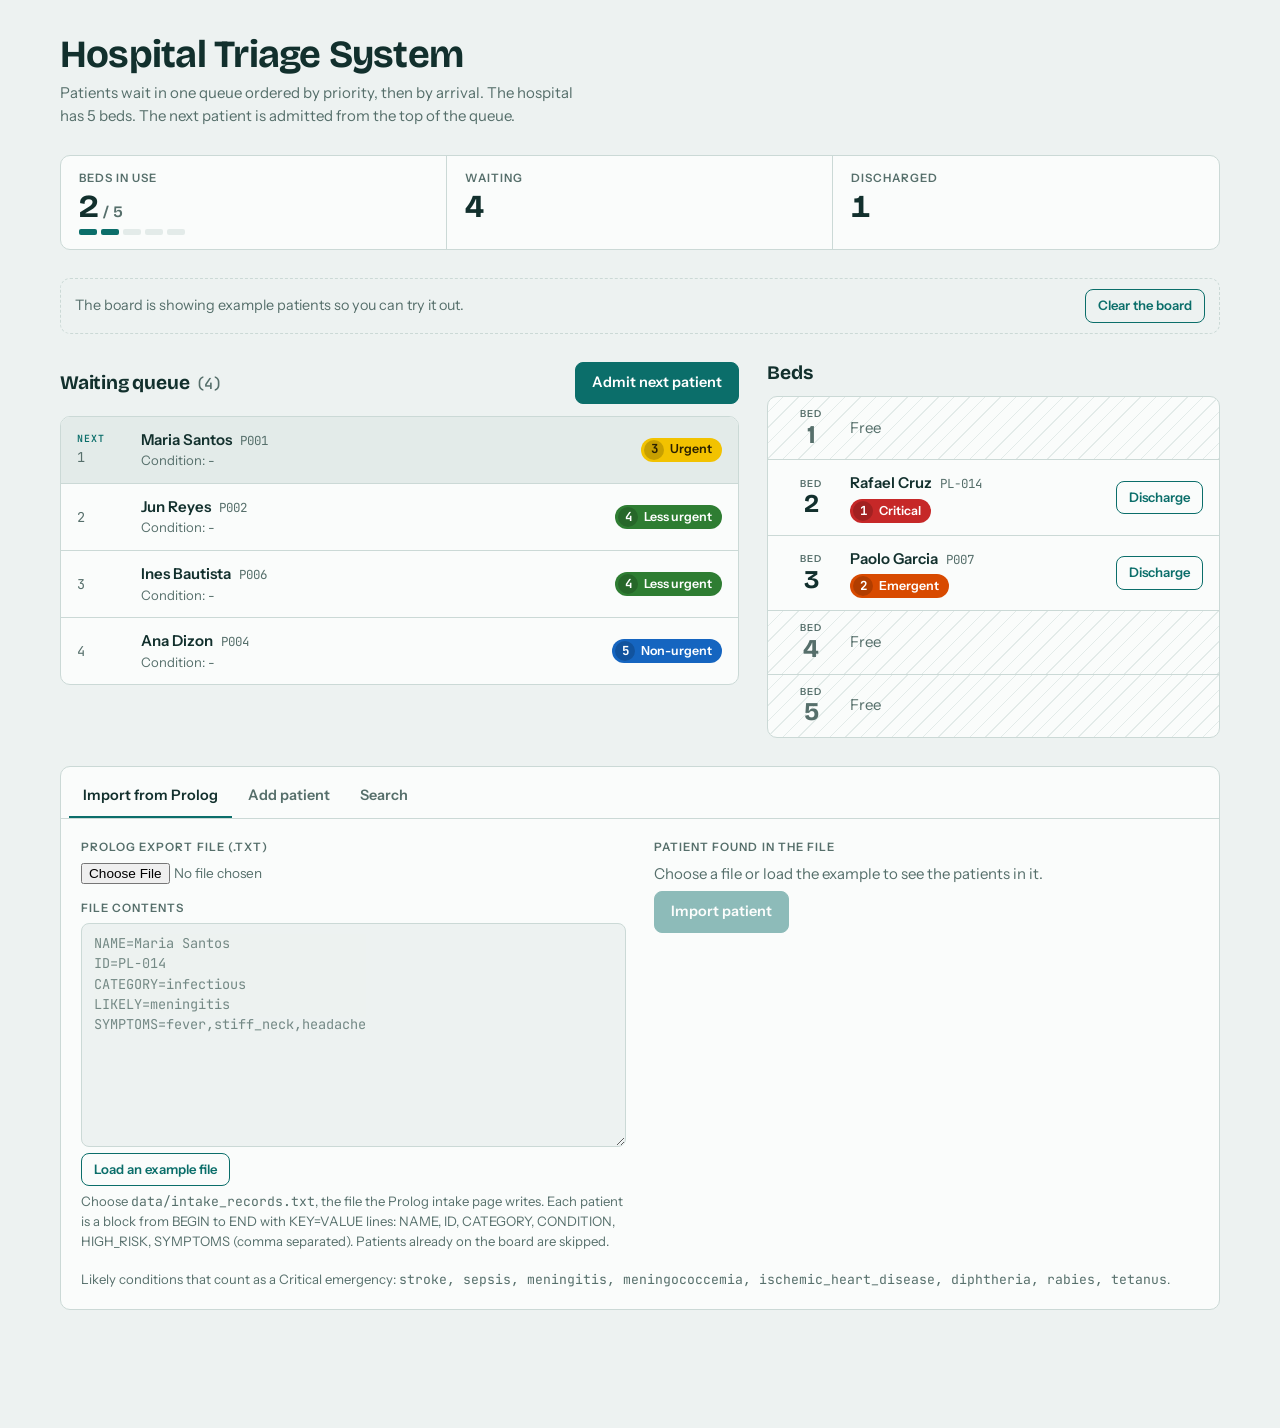
==== c/web/index.html @ 3725aa23 "Split project into prolog/ and c/ folders; C reads the Prolog intake file Folders: - prolog/: server" ====
<!DOCTYPE html>
<html lang="en">
<head>
  <meta charset="UTF-8">
  <meta name="viewport" content="width=device-width, initial-scale=1">
  <title>Hospital Triage System</title>
  <link rel="preconnect" href="https://fonts.googleapis.com">
  <link rel="preconnect" href="https://fonts.gstatic.com" crossorigin>
  <link rel="stylesheet" href="https://fonts.googleapis.com/css2?family=Bricolage+Grotesque:wght@600;700&family=Instrument+Sans:wght@400;500;600&family=JetBrains+Mono:wght@400;500&display=swap">
  <link rel="stylesheet" href="style.css">
</head>
<body>
<div class="wrap">
  <header class="head">
    <div>
      <h1>Hospital Triage System</h1>
      <p>Patients wait in one queue ordered by priority, then by arrival. The hospital has 5 beds. The next patient is admitted from the top of the queue.</p>
    </div>
  </header>

  <section class="stats" aria-label="Hospital occupancy">
    <div class="stat"><span class="label">Beds in use</span><b id="st-beds">0<small> / 5</small></b><div class="ticks" id="st-ticks"></div></div>
    <div class="stat"><span class="label">Waiting</span><b id="st-wait">0</b></div>
    <div class="stat"><span class="label">Discharged</span><b id="st-dis">0</b></div>
  </section>

  <div class="sample" id="sample-note">
    <span>The board is showing example patients so you can try it out.</span>
    <button class="btn ghost small" id="clear-btn" type="button">Clear the board</button>
  </div>

  <main class="board">
    <section class="col" aria-labelledby="qh">
      <div class="coltop">
        <h2 id="qh">Waiting queue<span id="q-count"></span></h2>
        <button class="btn" id="admit-btn" type="button">Admit next patient</button>
      </div>
      <ol class="sheet" id="queue"></ol>
    </section>

    <section class="col" aria-labelledby="bh">
      <div class="coltop"><h2 id="bh">Beds</h2></div>
      <ul class="sheet" id="beds"></ul>
    </section>
  </main>

  <section class="tools" aria-label="Patient tools">
    <div class="tabs" role="tablist">
      <button class="tab" role="tab" id="t-imp" aria-controls="p-imp" aria-selected="true" data-tab="imp">Import from Prolog</button>
      <button class="tab" role="tab" id="t-add" aria-controls="p-add" aria-selected="false" data-tab="add">Add patient</button>
      <button class="tab" role="tab" id="t-sea" aria-controls="p-sea" aria-selected="false" data-tab="sea">Search</button>
    </div>

    <!-- Menu 2: Import patient (Prolog file). One patient per file; the name comes from the file. -->
    <div class="panel" id="p-imp" role="tabpanel" aria-labelledby="t-imp">
      <div class="cols2">
        <div class="field">
          <label class="label" for="i-file">Prolog export file (.txt)</label>
          <input type="file" id="i-file" accept=".txt,text/plain">
          <label class="label" for="i-text" style="margin-top:10px">File contents</label>
          <textarea id="i-text" rows="10" spellcheck="false" placeholder="NAME=Maria Santos&#10;ID=PL-014&#10;CATEGORY=infectious&#10;LIKELY=meningitis&#10;SYMPTOMS=fever,stiff_neck,headache"></textarea>
          <div><button class="btn ghost small" id="i-example" type="button">Load an example file</button></div>
          <p class="hint">Choose <span class="mono">data/intake_records.txt</span>, the file the Prolog intake page writes. Each patient is a block from BEGIN to END with KEY=VALUE lines: NAME, ID, CATEGORY, CONDITION, HIGH_RISK, SYMPTOMS (comma separated). Patients already on the board are skipped.</p>
        </div>
        <div class="field">
          <span class="label">Patient found in the file</span>
          <div class="found" id="i-parsed" aria-live="polite"></div>
          <div><button class="btn" id="i-submit" type="button">Import patient</button></div>
        </div>
      </div>
      <p class="hint">Likely conditions that count as a Critical emergency: <span class="mono" id="emerg-list"></span>.</p>
    </div>

    <!-- Menu 1: Add patient (manual) -->
    <div class="panel" id="p-add" role="tabpanel" aria-labelledby="t-add" hidden>
      <div class="cols2">
        <div class="field">
          <label class="label" for="a-name">Patient name</label>
          <input type="text" id="a-name" maxlength="49" autocomplete="off" placeholder="Full name">
          <label class="label" for="a-sym" style="margin-top:10px">Symptoms (up to 10)</label>
          <div class="row">
            <input type="text" id="a-sym" maxlength="29" autocomplete="off" placeholder="e.g. chest pain">
            <button class="btn ghost small" id="a-sym-add" type="button">Add</button>
          </div>
          <div class="chips" id="a-chips"></div>
        </div>
        <div class="field">
          <span class="label">Visible conditions (up to 5)</span>
          <div class="vis" id="a-vis"></div>
          <div class="preview" id="a-preview" aria-live="polite"></div>
          <div><button class="btn" id="a-submit" type="button">Add to waiting queue</button></div>
        </div>
      </div>
    </div>

    <!-- Menu 6: Search patient by name -->
    <div class="panel" id="p-sea" role="tabpanel" aria-labelledby="t-sea" hidden>
      <div class="field" style="max-width:420px">
        <label class="label" for="s-q">Search patient by name</label>
        <input type="text" id="s-q" autocomplete="off" placeholder="Part of a name, any case">
      </div>
      <div class="hits" id="s-results" aria-live="polite"></div>
    </div>
  </section>
</div>

<div class="toast" id="toast" role="status" aria-live="polite" hidden><div id="toast-msg"></div></div>

<script src="app.js"></script>
</body>
</html>
---- c/web/style.css ----
/* Layout: a ward board. Stats strip on top, waiting queue left, five bed rows right, intake / import / search / records tools underneath. */
:root {
  --bg: #edf2f1;
  --surface: #fafcfb;
  --surface-2: #e3ebe9;
  --ink: #12302d;
  --muted: #566f6b;
  --line: #cbd9d6;
  --accent: #0b6e6a;
  --on-accent: #ffffff;
  --danger: #b3261e;

  --p1: #c62828; --p1-ink: #ffffff;
  --p2: #d84a00; --p2-ink: #ffffff;
  --p3: #f2c200; --p3-ink: #2a2100;
  --p4: #2e7d32; --p4-ink: #ffffff;
  --p5: #1565c0; --p5-ink: #ffffff;

  --font-display: "Bricolage Grotesque", "Segoe UI", system-ui, sans-serif;
  --font-body: "Instrument Sans", "Segoe UI", system-ui, sans-serif;
  --font-mono: "JetBrains Mono", ui-monospace, "SFMono-Regular", Menlo, Consolas, monospace;
}
@media (prefers-color-scheme: dark) {
  :root:not([data-theme="light"]) {
    --bg: #0c1918; --surface: #132422; --surface-2: #1b322f; --ink: #e2efed; --muted: #8fa9a5;
    --line: #26413e; --accent: #4fd1c5; --on-accent: #04201e; --danger: #ff8a80;
    --p1: #ef5350; --p1-ink: #1a0505; --p2: #ff9a3c; --p2-ink: #261000; --p3: #ffd54f; --p3-ink: #2a2100;
    --p4: #66bb6a; --p4-ink: #07200a; --p5: #64b5f6; --p5-ink: #04182b;
    color-scheme: dark;
  }
}
:root[data-theme="dark"] {
  --bg: #0c1918; --surface: #132422; --surface-2: #1b322f; --ink: #e2efed; --muted: #8fa9a5;
  --line: #26413e; --accent: #4fd1c5; --on-accent: #04201e; --danger: #ff8a80;
  --p1: #ef5350; --p1-ink: #1a0505; --p2: #ff9a3c; --p2-ink: #261000; --p3: #ffd54f; --p3-ink: #2a2100;
  --p4: #66bb6a; --p4-ink: #07200a; --p5: #64b5f6; --p5-ink: #04182b;
  color-scheme: dark;
}

* { box-sizing: border-box; }
[hidden] { display: none !important; }
body {
  background: var(--bg); color: var(--ink);
  font-family: var(--font-body); font-size: 15px; line-height: 1.5;
  padding-block: 24px 110px;
  padding-left: max(16px, env(safe-area-inset-left, 0px));
  padding-right: max(16px, env(safe-area-inset-right, 0px));
}
.wrap { max-width: 1160px; margin: 0 auto; display: flex; flex-direction: column; gap: 28px; }
h1, h2, h3 { font-family: var(--font-display); margin: 0; text-wrap: balance; line-height: 1.15; }
h1 { font-size: clamp(1.7rem, 4vw, 2.4rem); font-weight: 700; letter-spacing: -0.02em; }
h2 { font-size: 1.2rem; font-weight: 700; letter-spacing: -0.01em; }
p { margin: 0; }
.mono { font-family: var(--font-mono); font-variant-numeric: tabular-nums; }
.muted { color: var(--muted); }
.label { font-size: 0.72rem; text-transform: uppercase; letter-spacing: 0.09em; color: var(--muted); font-weight: 600; }
:focus-visible { outline: 2px solid var(--accent); outline-offset: 2px; }

/* header + stats */
.head { display: flex; flex-wrap: wrap; align-items: end; justify-content: space-between; gap: 16px; }
.head p { color: var(--muted); max-width: 52ch; margin-top: 6px; }
.stats { display: flex; flex-wrap: wrap; border: 1px solid var(--line); border-radius: 10px; background: var(--surface); }
.stat { flex: 1 1 140px; min-width: 0; padding: 14px 18px; display: flex; flex-direction: column; gap: 4px; border-right: 1px solid var(--line); }
.stat:last-child { border-right: 0; }
.stat b { font-family: var(--font-display); font-size: 2rem; line-height: 1; font-weight: 700; font-variant-numeric: tabular-nums; }
.stat b small { font-size: 1rem; color: var(--muted); font-weight: 600; }
.ticks { display: flex; gap: 4px; margin-top: 2px; }
.tick { width: 18px; height: 6px; border-radius: 2px; background: var(--surface-2); }
.tick.on { background: var(--accent); }
@media (max-width: 560px) { .stat { flex-basis: 45%; border-bottom: 1px solid var(--line); } }

.sample { display: flex; flex-wrap: wrap; align-items: center; justify-content: space-between; gap: 10px; padding: 10px 14px; border: 1px dashed var(--line); border-radius: 10px; color: var(--muted); font-size: 0.9rem; }

/* buttons + fields */
.btn { font: inherit; font-weight: 600; font-size: 0.9rem; border-radius: 8px; padding: 9px 16px; cursor: pointer; border: 1px solid var(--accent); background: var(--accent); color: var(--on-accent); }
.btn:hover:not(:disabled) { filter: brightness(1.08); }
.btn.ghost { background: transparent; color: var(--accent); }
.btn.small { padding: 6px 12px; font-size: 0.82rem; }
.btn:disabled { opacity: 0.45; cursor: not-allowed; }
input[type="text"], textarea { font: inherit; width: 100%; color: var(--ink); background: var(--bg); border: 1px solid var(--line); border-radius: 8px; padding: 9px 12px; }
input[type="text"]::placeholder, textarea::placeholder { color: var(--muted); opacity: 0.8; }
textarea { font-family: var(--font-mono); font-size: 0.85rem; resize: vertical; }
input[type="file"] { font: inherit; font-size: 0.85rem; max-width: 100%; color: var(--muted); }

/* priority chip */
.pchip { display: inline-flex; align-items: center; gap: 6px; padding: 2px 10px 2px 3px; border-radius: 999px; font-size: 0.78rem; font-weight: 600; white-space: nowrap; background: var(--pf); color: var(--pi); }
.pchip b { display: inline-grid; place-items: center; width: 20px; height: 20px; border-radius: 50%; background: rgba(0,0,0,0.18); font-family: var(--font-mono); font-size: 0.78rem; }
.p1 { --pf: var(--p1); --pi: var(--p1-ink); } .p2 { --pf: var(--p2); --pi: var(--p2-ink); }
.p3 { --pf: var(--p3); --pi: var(--p3-ink); } .p4 { --pf: var(--p4); --pi: var(--p4-ink); }
.p5 { --pf: var(--p5); --pi: var(--p5-ink); }

/* board */
.board { display: grid; grid-template-columns: minmax(0, 1.5fr) minmax(0, 1fr); gap: 28px; align-items: start; }
@media (max-width: 880px) { .board { grid-template-columns: minmax(0, 1fr); } }
.col { min-width: 0; display: flex; flex-direction: column; gap: 12px; }
.coltop { display: flex; flex-wrap: wrap; align-items: center; justify-content: space-between; gap: 10px; }
.coltop h2 span { font-family: var(--font-mono); font-weight: 500; color: var(--muted); font-size: 0.95rem; margin-left: 6px; }
.sheet { list-style: none; margin: 0; padding: 0; border: 1px solid var(--line); border-radius: 10px; background: var(--surface); overflow: hidden; }
.sheet > li { border-bottom: 1px solid var(--line); }
.sheet > li:last-child { border-bottom: 0; }
.empty { padding: 28px 18px; text-align: center; color: var(--muted); }

.qrow { display: grid; grid-template-columns: 52px minmax(0, 1fr) auto; gap: 12px; align-items: center; padding: 12px 16px; }
.qrow.next { background: var(--surface-2); }
.pos { font-family: var(--font-mono); color: var(--muted); font-size: 0.85rem; }
.pos em { display: block; font-style: normal; font-size: 0.62rem; letter-spacing: 0.1em; text-transform: uppercase; color: var(--accent); font-weight: 600; }
.who { min-width: 0; }
.who strong { font-weight: 600; overflow-wrap: anywhere; }
.who .id { font-family: var(--font-mono); font-size: 0.78rem; color: var(--muted); margin-left: 8px; }
.who .sub { display: block; font-size: 0.82rem; color: var(--muted); overflow-wrap: anywhere; }
@media (max-width: 460px) { .qrow { grid-template-columns: 40px minmax(0, 1fr); } .qrow .pchip { grid-column: 2; justify-self: start; } }

.bed { display: grid; grid-template-columns: 54px minmax(0, 1fr) auto; gap: 12px; align-items: center; padding: 12px 16px; }
.bednum { display: flex; flex-direction: column; align-items: center; line-height: 1; gap: 3px; }
.bednum small { font-size: 0.6rem; letter-spacing: 0.12em; color: var(--muted); font-weight: 600; }
.bednum b { font-family: var(--font-display); font-size: 1.6rem; }
.bed.free { color: var(--muted); background: repeating-linear-gradient(135deg, transparent 0 10px, var(--surface-2) 10px 11px); }
.bed .meta { display: flex; flex-wrap: wrap; align-items: center; gap: 8px; margin-top: 4px; }
@media (max-width: 460px) { .bed { grid-template-columns: 44px minmax(0, 1fr); } .bed .btn { grid-column: 2; justify-self: start; } }

/* tools */
.tools { border: 1px solid var(--line); border-radius: 10px; background: var(--surface); }
.tabs { display: flex; gap: 2px; padding: 8px 8px 0; border-bottom: 1px solid var(--line); overflow-x: auto; }
.tab { font: inherit; font-weight: 600; font-size: 0.9rem; background: none; border: 0; border-bottom: 2px solid transparent; color: var(--muted); padding: 10px 14px; cursor: pointer; white-space: nowrap; }
.tab[aria-selected="true"] { color: var(--ink); border-bottom-color: var(--accent); }
.panel { padding: 20px; display: grid; gap: 18px; }
.cols2 { display: grid; grid-template-columns: repeat(2, minmax(0, 1fr)); gap: 28px; }
@media (max-width: 760px) { .cols2 { grid-template-columns: minmax(0, 1fr); gap: 18px; } }
.field { display: flex; flex-direction: column; gap: 6px; min-width: 0; }
.row { display: flex; gap: 8px; }
.row > input { flex: 1; min-width: 0; }
.hint { font-size: 0.82rem; color: var(--muted); }
.chips { display: flex; flex-wrap: wrap; gap: 6px; }
.chip { font-family: var(--font-mono); font-size: 0.78rem; padding: 3px 4px 3px 10px; border: 1px solid var(--line); border-radius: 6px; background: var(--bg); display: inline-flex; align-items: center; gap: 6px; }
.chip button { font: inherit; background: none; border: 0; color: var(--muted); cursor: pointer; padding: 0 6px; }
.vis { display: grid; grid-template-columns: repeat(auto-fill, minmax(190px, 1fr)); gap: 8px; }
.vbtn { font: inherit; font-size: 0.88rem; text-align: left; display: flex; align-items: center; justify-content: space-between; gap: 8px; padding: 8px 12px; border: 1px solid var(--line); border-radius: 8px; background: var(--bg); color: var(--ink); cursor: pointer; }
.vbtn[aria-pressed="true"] { border-color: var(--accent); box-shadow: inset 0 0 0 1px var(--accent); background: var(--surface-2); font-weight: 600; }
.vbtn .pchip { padding: 1px 8px 1px 2px; font-size: 0.7rem; }
.vbtn .pchip b { width: 16px; height: 16px; font-size: 0.68rem; }
.preview { display: flex; flex-wrap: wrap; align-items: center; gap: 10px 14px; padding: 12px 14px; border-radius: 8px; background: var(--surface-2); }
.preview p { flex: 1 1 220px; min-width: 0; font-size: 0.88rem; }
.kv { display: grid; grid-template-columns: max-content minmax(0, 1fr); gap: 4px 14px; margin: 0; font-size: 0.88rem; }
.kv dt { color: var(--muted); } .kv dd { margin: 0; overflow-wrap: anywhere; }
.hit { padding: 14px 16px; border: 1px solid var(--line); border-radius: 8px; background: var(--bg); display: grid; gap: 8px; }
.hits { display: grid; grid-template-columns: repeat(auto-fill, minmax(260px, 1fr)); gap: 12px; }
.tablewrap { overflow-x: auto; }
table { width: 100%; border-collapse: collapse; font-size: 0.88rem; }
th { text-align: left; font-size: 0.7rem; text-transform: uppercase; letter-spacing: 0.09em; color: var(--muted); padding: 8px 12px; border-bottom: 1px solid var(--line); white-space: nowrap; }
td { padding: 9px 12px; border-bottom: 1px solid var(--line); vertical-align: middle; }
tr:last-child td { border-bottom: 0; }
.status { font-size: 0.78rem; font-weight: 600; padding: 2px 8px; border-radius: 6px; background: var(--surface-2); }
.status.admitted { background: var(--accent); color: var(--on-accent); }

.toast { position: fixed; left: 0; right: 0; bottom: 0; display: flex; justify-content: center; pointer-events: none;
  padding: 12px max(16px, env(safe-area-inset-right, 0px)) calc(14px + env(safe-area-inset-bottom, 0px)) max(16px, env(safe-area-inset-left, 0px)); }
.toast div { pointer-events: auto; max-width: 560px; background: var(--ink); color: var(--bg); padding: 11px 18px; border-radius: 10px; font-size: 0.92rem; box-shadow: 0 6px 24px rgba(0,0,0,0.25); }
.toast.err div { background: var(--danger); color: var(--bg); }
@media (prefers-reduced-motion: no-preference) { .toast div { animation: rise 0.18s ease-out; } @keyframes rise { from { transform: translateY(8px); opacity: 0; } } }

/* import results */
.found { display: grid; gap: 8px; }
.found .item { display: grid; gap: 4px; padding: 10px 12px; border: 1px solid var(--line); border-radius: 8px; background: var(--bg); min-width: 0; }
.found .item .top { display: flex; flex-wrap: wrap; align-items: center; justify-content: space-between; gap: 8px; }
.found .item strong { overflow-wrap: anywhere; }
.found .item .sub { font-size: 0.82rem; color: var(--muted); overflow-wrap: anywhere; }
.found .item.bad { border-color: var(--danger); }
.found .item.bad .sub { color: var(--danger); }
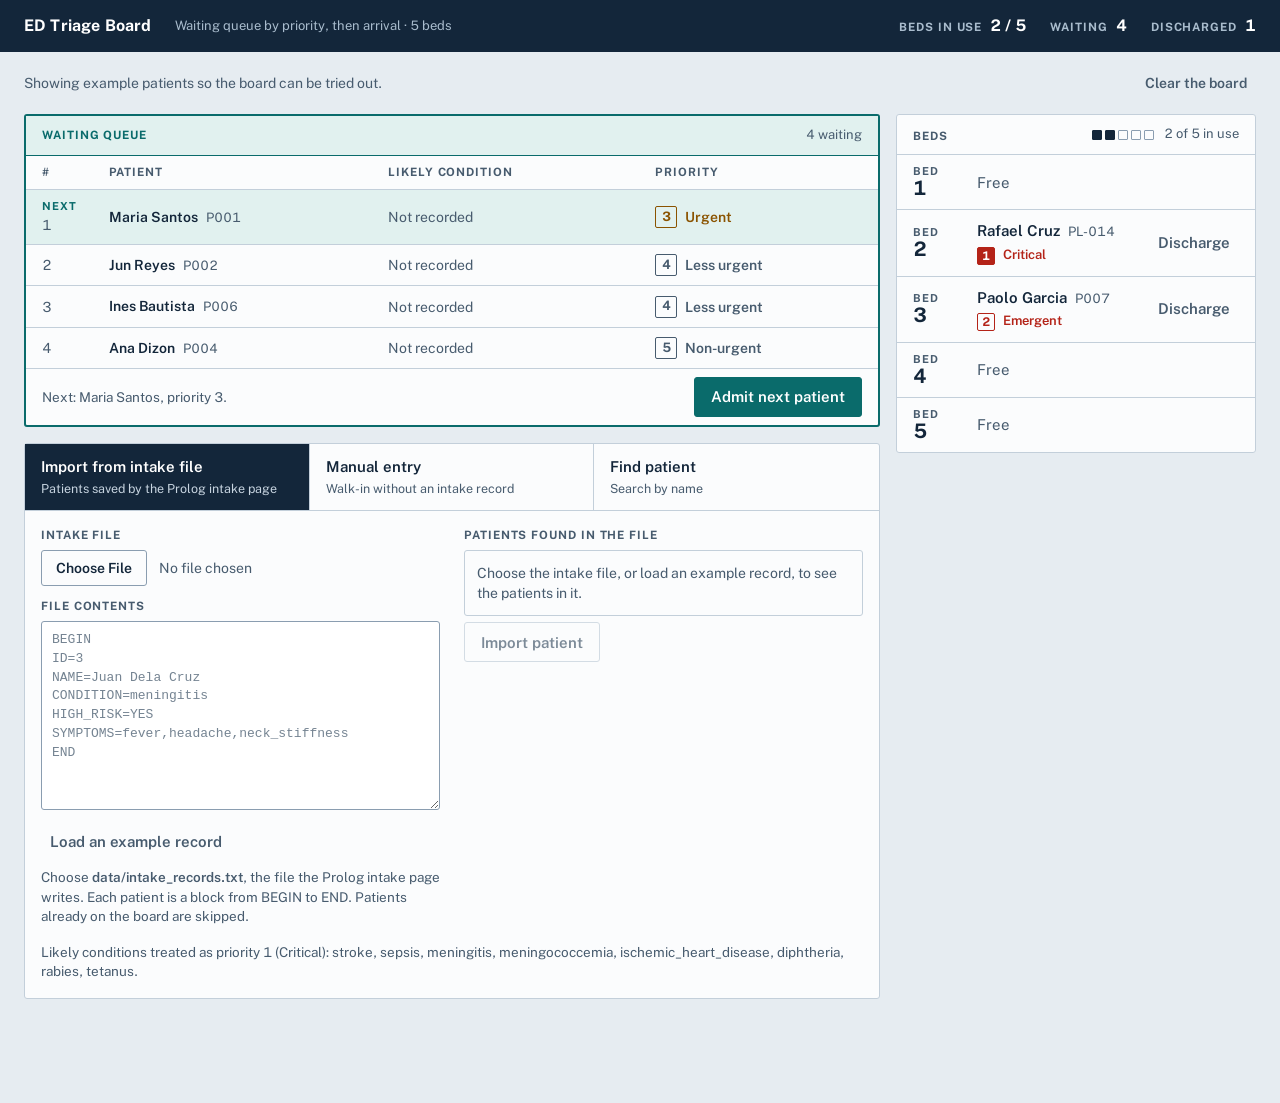
==== commit 13ba5f65: "Restyle the C triage board in the hospital design c/web now uses the same design system as the Prolo" ====
--- a/c/web/index.html
+++ b/c/web/index.html
@@ -3,109 +3,137 @@
 <head>
   <meta charset="UTF-8">
   <meta name="viewport" content="width=device-width, initial-scale=1">
-  <title>Hospital Triage System</title>
+  <title>ED Triage Board</title>
   <link rel="preconnect" href="https://fonts.googleapis.com">
   <link rel="preconnect" href="https://fonts.gstatic.com" crossorigin>
-  <link rel="stylesheet" href="https://fonts.googleapis.com/css2?family=Bricolage+Grotesque:wght@600;700&family=Instrument+Sans:wght@400;500;600&family=JetBrains+Mono:wght@400;500&display=swap">
+  <link rel="stylesheet" href="https://fonts.googleapis.com/css2?family=Public+Sans:wght@400;500;600;700&display=swap">
   <link rel="stylesheet" href="style.css">
 </head>
 <body>
-<div class="wrap">
-  <header class="head">
-    <div>
-      <h1>Hospital Triage System</h1>
-      <p>Patients wait in one queue ordered by priority, then by arrival. The hospital has 5 beds. The next patient is admitted from the top of the queue.</p>
-    </div>
+
+  <svg width="0" height="0" style="position:absolute" aria-hidden="true">
+    <symbol id="i-x" viewBox="0 0 24 24"><path d="M6 6l12 12M18 6L6 18"/></symbol>
+    <symbol id="i-alert" viewBox="0 0 24 24"><path d="M12 3.5L2.5 20h19L12 3.5z"/><path d="M12 10v4.5M12 17.5v.01"/></symbol>
+    <symbol id="i-plus" viewBox="0 0 24 24"><path d="M12 5v14M5 12h14"/></symbol>
+  </svg>
+
+  <header class="topbar">
+    <h1>ED Triage Board</h1>
+    <span class="unit">Waiting queue by priority, then arrival · 5 beds</span>
+    <span class="spacer"></span>
+    <dl class="census" aria-label="Hospital occupancy">
+      <div><dt>Beds in use</dt><dd id="st-beds">0 / 5</dd></div>
+      <div><dt>Waiting</dt><dd id="st-wait">0</dd></div>
+      <div><dt>Discharged</dt><dd id="st-dis">0</dd></div>
+    </dl>
   </header>
 
-  <section class="stats" aria-label="Hospital occupancy">
-    <div class="stat"><span class="label">Beds in use</span><b id="st-beds">0<small> / 5</small></b><div class="ticks" id="st-ticks"></div></div>
-    <div class="stat"><span class="label">Waiting</span><b id="st-wait">0</b></div>
-    <div class="stat"><span class="label">Discharged</span><b id="st-dis">0</b></div>
-  </section>
-
-  <div class="sample" id="sample-note">
-    <span>The board is showing example patients so you can try it out.</span>
-    <button class="btn ghost small" id="clear-btn" type="button">Clear the board</button>
+  <div class="notice-bar" id="sample-note">
+    <span>Showing example patients so the board can be tried out.</span>
+    <button class="btn btn-quiet" id="clear-btn" type="button">Clear the board</button>
   </div>
 
-  <main class="board">
-    <section class="col" aria-labelledby="qh">
-      <div class="coltop">
-        <h2 id="qh">Waiting queue<span id="q-count"></span></h2>
-        <button class="btn" id="admit-btn" type="button">Admit next patient</button>
+  <div class="workspace">
+    <main class="main-col">
+
+      <!-- Waiting queue: the live panel -->
+      <section class="sheet live" aria-labelledby="qh">
+        <div class="sheet-head">
+          <h2 id="qh" class="label">Waiting queue</h2>
+          <span class="meta"><span id="q-count">0 waiting</span></span>
+        </div>
+        <div class="table-scroll">
+          <table>
+            <thead><tr><th>#</th><th>Patient</th><th>Likely condition</th><th>Priority</th></tr></thead>
+            <tbody id="queue"></tbody>
+          </table>
+          <p id="queue-empty" class="table-empty" hidden>The waiting queue is empty.</p>
+        </div>
+        <div class="sheet-foot">
+          <span id="admit-note" class="note"></span>
+          <button class="btn btn-primary" id="admit-btn" type="button">Admit next patient</button>
+        </div>
+      </section>
+
+      <!-- Patient tools -->
+      <section class="sheet" aria-label="Patient tools">
+        <div class="segmented" role="tablist">
+          <button class="seg" role="tab" id="t-imp" aria-controls="p-imp" aria-selected="true" data-tab="imp">
+            <strong>Import from intake file</strong><span>Patients saved by the Prolog intake page</span>
+          </button>
+          <button class="seg" role="tab" id="t-add" aria-controls="p-add" aria-selected="false" data-tab="add">
+            <strong>Manual entry</strong><span>Walk-in without an intake record</span>
+          </button>
+          <button class="seg" role="tab" id="t-sea" aria-controls="p-sea" aria-selected="false" data-tab="sea">
+            <strong>Find patient</strong><span>Search by name</span>
+          </button>
+        </div>
+
+        <!-- Menu 2: Import patients (Prolog file) -->
+        <div class="panel" id="p-imp" role="tabpanel" aria-labelledby="t-imp">
+          <div class="cols2">
+            <div class="field">
+              <label class="label" for="i-file">Intake file</label>
+              <input type="file" id="i-file" accept=".txt,text/plain">
+              <label class="label" for="i-text">File contents</label>
+              <textarea id="i-text" rows="9" spellcheck="false" placeholder="BEGIN&#10;ID=3&#10;NAME=Juan Dela Cruz&#10;CONDITION=meningitis&#10;HIGH_RISK=YES&#10;SYMPTOMS=fever,headache,neck_stiffness&#10;END"></textarea>
+              <div><button class="btn btn-quiet" id="i-example" type="button">Load an example record</button></div>
+              <p class="hint">Choose <code>data/intake_records.txt</code>, the file the Prolog intake page writes. Each patient is a block from BEGIN to END. Patients already on the board are skipped.</p>
+            </div>
+            <div class="field">
+              <span class="label">Patients found in the file</span>
+              <div class="found" id="i-parsed" aria-live="polite"></div>
+              <div><button class="btn" id="i-submit" type="button">Import patient</button></div>
+            </div>
+          </div>
+          <p class="hint">Likely conditions treated as priority 1 (Critical): <span id="emerg-list"></span>.</p>
+        </div>
+
+        <!-- Menu 1: Add patient (manual) -->
+        <div class="panel" id="p-add" role="tabpanel" aria-labelledby="t-add" hidden>
+          <div class="cols2">
+            <div class="field">
+              <label class="label" for="a-name">Patient name</label>
+              <input type="text" id="a-name" maxlength="49" autocomplete="off">
+              <label class="label" for="a-sym">Symptoms (up to 10)</label>
+              <div class="row">
+                <input type="text" id="a-sym" maxlength="29" autocomplete="off" placeholder="e.g. chest pain">
+                <button class="btn" id="a-sym-add" type="button">Add</button>
+              </div>
+              <div class="chips" id="a-chips"></div>
+            </div>
+            <div class="field">
+              <span class="label">Visible conditions (up to 5)</span>
+              <div class="vis" id="a-vis"></div>
+              <div class="preview" id="a-preview" aria-live="polite"></div>
+              <div><button class="btn" id="a-submit" type="button">Add to waiting queue</button></div>
+            </div>
+          </div>
+        </div>
+
+        <!-- Menu 6: Search patient by name -->
+        <div class="panel" id="p-sea" role="tabpanel" aria-labelledby="t-sea" hidden>
+          <div class="field" style="max-width: 420px">
+            <label class="label" for="s-q">Patient name</label>
+            <input type="text" id="s-q" autocomplete="off" placeholder="Part of a name, any case">
+          </div>
+          <div id="s-results" aria-live="polite"></div>
+        </div>
+      </section>
+    </main>
+
+    <!-- Beds -->
+    <aside class="sheet beds-col" aria-labelledby="bh">
+      <div class="sheet-head">
+        <h2 id="bh" class="label">Beds</h2>
+        <span class="meta"><span class="meter" id="st-ticks" aria-hidden="true"></span><span id="beds-meta"></span></span>
       </div>
-      <ol class="sheet" id="queue"></ol>
-    </section>
+      <ul class="beds" id="beds"></ul>
+    </aside>
+  </div>
 
-    <section class="col" aria-labelledby="bh">
-      <div class="coltop"><h2 id="bh">Beds</h2></div>
-      <ul class="sheet" id="beds"></ul>
-    </section>
-  </main>
+  <div class="toast" id="toast" role="status" aria-live="polite" hidden><div id="toast-msg"></div></div>
 
-  <section class="tools" aria-label="Patient tools">
-    <div class="tabs" role="tablist">
-      <button class="tab" role="tab" id="t-imp" aria-controls="p-imp" aria-selected="true" data-tab="imp">Import from Prolog</button>
-      <button class="tab" role="tab" id="t-add" aria-controls="p-add" aria-selected="false" data-tab="add">Add patient</button>
-      <button class="tab" role="tab" id="t-sea" aria-controls="p-sea" aria-selected="false" data-tab="sea">Search</button>
-    </div>
-
-    <!-- Menu 2: Import patient (Prolog file). One patient per file; the name comes from the file. -->
-    <div class="panel" id="p-imp" role="tabpanel" aria-labelledby="t-imp">
-      <div class="cols2">
-        <div class="field">
-          <label class="label" for="i-file">Prolog export file (.txt)</label>
-          <input type="file" id="i-file" accept=".txt,text/plain">
-          <label class="label" for="i-text" style="margin-top:10px">File contents</label>
-          <textarea id="i-text" rows="10" spellcheck="false" placeholder="NAME=Maria Santos&#10;ID=PL-014&#10;CATEGORY=infectious&#10;LIKELY=meningitis&#10;SYMPTOMS=fever,stiff_neck,headache"></textarea>
-          <div><button class="btn ghost small" id="i-example" type="button">Load an example file</button></div>
-          <p class="hint">Choose <span class="mono">data/intake_records.txt</span>, the file the Prolog intake page writes. Each patient is a block from BEGIN to END with KEY=VALUE lines: NAME, ID, CATEGORY, CONDITION, HIGH_RISK, SYMPTOMS (comma separated). Patients already on the board are skipped.</p>
-        </div>
-        <div class="field">
-          <span class="label">Patient found in the file</span>
-          <div class="found" id="i-parsed" aria-live="polite"></div>
-          <div><button class="btn" id="i-submit" type="button">Import patient</button></div>
-        </div>
-      </div>
-      <p class="hint">Likely conditions that count as a Critical emergency: <span class="mono" id="emerg-list"></span>.</p>
-    </div>
-
-    <!-- Menu 1: Add patient (manual) -->
-    <div class="panel" id="p-add" role="tabpanel" aria-labelledby="t-add" hidden>
-      <div class="cols2">
-        <div class="field">
-          <label class="label" for="a-name">Patient name</label>
-          <input type="text" id="a-name" maxlength="49" autocomplete="off" placeholder="Full name">
-          <label class="label" for="a-sym" style="margin-top:10px">Symptoms (up to 10)</label>
-          <div class="row">
-            <input type="text" id="a-sym" maxlength="29" autocomplete="off" placeholder="e.g. chest pain">
-            <button class="btn ghost small" id="a-sym-add" type="button">Add</button>
-          </div>
-          <div class="chips" id="a-chips"></div>
-        </div>
-        <div class="field">
-          <span class="label">Visible conditions (up to 5)</span>
-          <div class="vis" id="a-vis"></div>
-          <div class="preview" id="a-preview" aria-live="polite"></div>
-          <div><button class="btn" id="a-submit" type="button">Add to waiting queue</button></div>
-        </div>
-      </div>
-    </div>
-
-    <!-- Menu 6: Search patient by name -->
-    <div class="panel" id="p-sea" role="tabpanel" aria-labelledby="t-sea" hidden>
-      <div class="field" style="max-width:420px">
-        <label class="label" for="s-q">Search patient by name</label>
-        <input type="text" id="s-q" autocomplete="off" placeholder="Part of a name, any case">
-      </div>
-      <div class="hits" id="s-results" aria-live="polite"></div>
-    </div>
-  </section>
-</div>
-
-<div class="toast" id="toast" role="status" aria-live="polite" hidden><div id="toast-msg"></div></div>
-
-<script src="app.js"></script>
+  <script src="app.js"></script>
 </body>
-</html>+</html>
--- a/c/web/style.css
+++ b/c/web/style.css
@@ -1,168 +1,312 @@
-/* Layout: a ward board. Stats strip on top, waiting queue left, five bed rows right, intake / import / search / records tools underneath. */
+/* ED Triage Board: same design system as the Prolog intake page (see DESIGN.md).
+   Ruled sheets on a form-tint ground; red and amber only carry priority risk. */
 :root {
-  --bg: #edf2f1;
-  --surface: #fafcfb;
-  --surface-2: #e3ebe9;
-  --ink: #12302d;
-  --muted: #566f6b;
-  --line: #cbd9d6;
-  --accent: #0b6e6a;
-  --on-accent: #ffffff;
-  --danger: #b3261e;
-
-  --p1: #c62828; --p1-ink: #ffffff;
-  --p2: #d84a00; --p2-ink: #ffffff;
-  --p3: #f2c200; --p3-ink: #2a2100;
-  --p4: #2e7d32; --p4-ink: #ffffff;
-  --p5: #1565c0; --p5-ink: #ffffff;
-
-  --font-display: "Bricolage Grotesque", "Segoe UI", system-ui, sans-serif;
-  --font-body: "Instrument Sans", "Segoe UI", system-ui, sans-serif;
-  --font-mono: "JetBrains Mono", ui-monospace, "SFMono-Regular", Menlo, Consolas, monospace;
-}
-@media (prefers-color-scheme: dark) {
-  :root:not([data-theme="light"]) {
-    --bg: #0c1918; --surface: #132422; --surface-2: #1b322f; --ink: #e2efed; --muted: #8fa9a5;
-    --line: #26413e; --accent: #4fd1c5; --on-accent: #04201e; --danger: #ff8a80;
-    --p1: #ef5350; --p1-ink: #1a0505; --p2: #ff9a3c; --p2-ink: #261000; --p3: #ffd54f; --p3-ink: #2a2100;
-    --p4: #66bb6a; --p4-ink: #07200a; --p5: #64b5f6; --p5-ink: #04182b;
-    color-scheme: dark;
-  }
-}
-:root[data-theme="dark"] {
-  --bg: #0c1918; --surface: #132422; --surface-2: #1b322f; --ink: #e2efed; --muted: #8fa9a5;
-  --line: #26413e; --accent: #4fd1c5; --on-accent: #04201e; --danger: #ff8a80;
-  --p1: #ef5350; --p1-ink: #1a0505; --p2: #ff9a3c; --p2-ink: #261000; --p3: #ffd54f; --p3-ink: #2a2100;
-  --p4: #66bb6a; --p4-ink: #07200a; --p5: #64b5f6; --p5-ink: #04182b;
-  color-scheme: dark;
-}
-
-* { box-sizing: border-box; }
+  --ground: #e6ecf1;
+  --sheet: #fbfcfd;
+  --rule: #c3cfda;
+  --rule-strong: #8a9db0;
+  --ink: #13263a;
+  --ink-2: #475b6e;
+  --header: #13263a;
+  --active: #0a6b6b;        /* reserved: the waiting queue and Admit next patient */
+  --active-tint: #e1f1ef;
+  --risk: #b42318;
+  --risk-band: #fbe3df;
+  --amber: #8a5300;
+  --amber-band: #fcefd2;
+  --focus: #0a6b6b;
+  --radius: 3px;
+}
+
+* { box-sizing: border-box; margin: 0; padding: 0; }
+html { color-scheme: light; }
 [hidden] { display: none !important; }
+
 body {
-  background: var(--bg); color: var(--ink);
-  font-family: var(--font-body); font-size: 15px; line-height: 1.5;
-  padding-block: 24px 110px;
-  padding-left: max(16px, env(safe-area-inset-left, 0px));
-  padding-right: max(16px, env(safe-area-inset-right, 0px));
-}
-.wrap { max-width: 1160px; margin: 0 auto; display: flex; flex-direction: column; gap: 28px; }
-h1, h2, h3 { font-family: var(--font-display); margin: 0; text-wrap: balance; line-height: 1.15; }
-h1 { font-size: clamp(1.7rem, 4vw, 2.4rem); font-weight: 700; letter-spacing: -0.02em; }
-h2 { font-size: 1.2rem; font-weight: 700; letter-spacing: -0.01em; }
-p { margin: 0; }
-.mono { font-family: var(--font-mono); font-variant-numeric: tabular-nums; }
-.muted { color: var(--muted); }
-.label { font-size: 0.72rem; text-transform: uppercase; letter-spacing: 0.09em; color: var(--muted); font-weight: 600; }
-:focus-visible { outline: 2px solid var(--accent); outline-offset: 2px; }
-
-/* header + stats */
-.head { display: flex; flex-wrap: wrap; align-items: end; justify-content: space-between; gap: 16px; }
-.head p { color: var(--muted); max-width: 52ch; margin-top: 6px; }
-.stats { display: flex; flex-wrap: wrap; border: 1px solid var(--line); border-radius: 10px; background: var(--surface); }
-.stat { flex: 1 1 140px; min-width: 0; padding: 14px 18px; display: flex; flex-direction: column; gap: 4px; border-right: 1px solid var(--line); }
-.stat:last-child { border-right: 0; }
-.stat b { font-family: var(--font-display); font-size: 2rem; line-height: 1; font-weight: 700; font-variant-numeric: tabular-nums; }
-.stat b small { font-size: 1rem; color: var(--muted); font-weight: 600; }
-.ticks { display: flex; gap: 4px; margin-top: 2px; }
-.tick { width: 18px; height: 6px; border-radius: 2px; background: var(--surface-2); }
-.tick.on { background: var(--accent); }
-@media (max-width: 560px) { .stat { flex-basis: 45%; border-bottom: 1px solid var(--line); } }
-
-.sample { display: flex; flex-wrap: wrap; align-items: center; justify-content: space-between; gap: 10px; padding: 10px 14px; border: 1px dashed var(--line); border-radius: 10px; color: var(--muted); font-size: 0.9rem; }
-
-/* buttons + fields */
-.btn { font: inherit; font-weight: 600; font-size: 0.9rem; border-radius: 8px; padding: 9px 16px; cursor: pointer; border: 1px solid var(--accent); background: var(--accent); color: var(--on-accent); }
-.btn:hover:not(:disabled) { filter: brightness(1.08); }
-.btn.ghost { background: transparent; color: var(--accent); }
-.btn.small { padding: 6px 12px; font-size: 0.82rem; }
-.btn:disabled { opacity: 0.45; cursor: not-allowed; }
-input[type="text"], textarea { font: inherit; width: 100%; color: var(--ink); background: var(--bg); border: 1px solid var(--line); border-radius: 8px; padding: 9px 12px; }
-input[type="text"]::placeholder, textarea::placeholder { color: var(--muted); opacity: 0.8; }
-textarea { font-family: var(--font-mono); font-size: 0.85rem; resize: vertical; }
-input[type="file"] { font: inherit; font-size: 0.85rem; max-width: 100%; color: var(--muted); }
-
-/* priority chip */
-.pchip { display: inline-flex; align-items: center; gap: 6px; padding: 2px 10px 2px 3px; border-radius: 999px; font-size: 0.78rem; font-weight: 600; white-space: nowrap; background: var(--pf); color: var(--pi); }
-.pchip b { display: inline-grid; place-items: center; width: 20px; height: 20px; border-radius: 50%; background: rgba(0,0,0,0.18); font-family: var(--font-mono); font-size: 0.78rem; }
-.p1 { --pf: var(--p1); --pi: var(--p1-ink); } .p2 { --pf: var(--p2); --pi: var(--p2-ink); }
-.p3 { --pf: var(--p3); --pi: var(--p3-ink); } .p4 { --pf: var(--p4); --pi: var(--p4-ink); }
-.p5 { --pf: var(--p5); --pi: var(--p5-ink); }
-
-/* board */
-.board { display: grid; grid-template-columns: minmax(0, 1.5fr) minmax(0, 1fr); gap: 28px; align-items: start; }
-@media (max-width: 880px) { .board { grid-template-columns: minmax(0, 1fr); } }
-.col { min-width: 0; display: flex; flex-direction: column; gap: 12px; }
-.coltop { display: flex; flex-wrap: wrap; align-items: center; justify-content: space-between; gap: 10px; }
-.coltop h2 span { font-family: var(--font-mono); font-weight: 500; color: var(--muted); font-size: 0.95rem; margin-left: 6px; }
-.sheet { list-style: none; margin: 0; padding: 0; border: 1px solid var(--line); border-radius: 10px; background: var(--surface); overflow: hidden; }
-.sheet > li { border-bottom: 1px solid var(--line); }
-.sheet > li:last-child { border-bottom: 0; }
-.empty { padding: 28px 18px; text-align: center; color: var(--muted); }
-
-.qrow { display: grid; grid-template-columns: 52px minmax(0, 1fr) auto; gap: 12px; align-items: center; padding: 12px 16px; }
-.qrow.next { background: var(--surface-2); }
-.pos { font-family: var(--font-mono); color: var(--muted); font-size: 0.85rem; }
-.pos em { display: block; font-style: normal; font-size: 0.62rem; letter-spacing: 0.1em; text-transform: uppercase; color: var(--accent); font-weight: 600; }
-.who { min-width: 0; }
+  background: var(--ground);
+  color: var(--ink);
+  font-family: "Public Sans", "Segoe UI", system-ui, sans-serif;
+  font-size: 15px;
+  line-height: 1.45;
+  font-variant-numeric: tabular-nums;
+  min-height: 100vh;
+  padding-bottom: 72px;
+}
+
+::selection { background: var(--active-tint); color: var(--ink); }
+:focus-visible { outline: 2px solid var(--focus); outline-offset: 2px; }
+* { scrollbar-width: thin; scrollbar-color: var(--rule-strong) transparent; }
+
+.icon { width: 16px; height: 16px; flex: none; stroke: currentColor; fill: none; stroke-width: 2.2; stroke-linecap: round; stroke-linejoin: round; }
+code { font-family: inherit; font-weight: 600; }
+
+/* ---------- Top bar ---------- */
+.topbar {
+  background: var(--header);
+  color: #fff;
+  display: flex;
+  align-items: center;
+  gap: 24px;
+  padding: 0 24px;
+  min-height: 52px;
+  flex-wrap: wrap;
+}
+.topbar h1 { font-size: 16px; font-weight: 700; letter-spacing: 0.01em; }
+.topbar .unit { color: #a9bccd; font-size: 13px; }
+.topbar .spacer { flex: 1; }
+.census { display: flex; gap: 24px; }
+.census div { display: flex; align-items: baseline; gap: 8px; }
+.census dt { font-size: 11.5px; font-weight: 700; letter-spacing: 0.08em; text-transform: uppercase; color: #a9bccd; }
+.census dd { font-size: 16px; font-weight: 700; }
+
+.notice-bar {
+  max-width: 1440px;
+  margin: 12px auto 0;
+  padding: 0 24px;
+  display: flex; align-items: center; justify-content: space-between; gap: 12px; flex-wrap: wrap;
+  font-size: 14px; color: var(--ink-2);
+}
+
+/* ---------- Layout ---------- */
+.workspace {
+  display: grid;
+  grid-template-columns: minmax(0, 1fr) 360px;
+  gap: 16px;
+  max-width: 1440px;
+  margin: 0 auto;
+  padding: 12px 24px 32px;
+  align-items: start;
+}
+.main-col { display: flex; flex-direction: column; gap: 16px; min-width: 0; }
+
+@media (max-width: 960px) {
+  .workspace { grid-template-columns: 1fr; padding: 12px 16px 24px; }
+  .topbar { padding: 8px 16px; gap: 12px; }
+  .topbar .unit { display: none; }
+  .notice-bar { padding: 0 16px; }
+}
+
+/* ---------- Sheets ---------- */
+.sheet { background: var(--sheet); border: 1px solid var(--rule); border-radius: var(--radius); }
+.sheet-head {
+  display: flex; align-items: baseline; justify-content: space-between; gap: 12px;
+  padding: 10px 16px;
+  border-bottom: 1px solid var(--rule);
+}
+.sheet-head .meta { font-size: 13px; color: var(--ink-2); display: inline-flex; align-items: center; gap: 10px; }
+.sheet-foot {
+  display: flex; justify-content: space-between; align-items: center; gap: 12px; flex-wrap: wrap;
+  border-top: 1px solid var(--rule);
+  padding: 8px 16px;
+}
+.label {
+  font-size: 11.5px; font-weight: 700; letter-spacing: 0.08em; text-transform: uppercase;
+  color: var(--ink-2);
+}
+.note, .hint { font-size: 13.5px; color: var(--ink-2); }
+
+/* The waiting queue is the live panel */
+.sheet.live { border: 2px solid var(--active); }
+.sheet.live .sheet-head { background: var(--active-tint); border-bottom-color: var(--active); }
+.sheet.live .sheet-head .label { color: var(--active); }
+
+/* ---------- Buttons ---------- */
+.btn {
+  font: inherit; font-weight: 600;
+  display: inline-flex; align-items: center; justify-content: center; gap: 8px;
+  min-height: 40px; padding: 8px 16px;
+  border-radius: var(--radius);
+  border: 1px solid var(--rule-strong);
+  background: var(--sheet); color: var(--ink);
+  cursor: pointer;
+}
+.btn:hover:not(:disabled) { border-color: var(--ink); }
+.btn:disabled { color: var(--ink-2); border-color: var(--rule); cursor: not-allowed; opacity: 0.7; }
+.btn-primary { background: var(--active); border-color: var(--active); color: #fff; }
+.btn-primary:hover:not(:disabled) { background: #075858; border-color: #075858; }
+.btn-primary:disabled { background: var(--rule); border-color: var(--rule); color: var(--ink-2); }
+.btn-quiet { border-color: transparent; background: transparent; color: var(--ink-2); padding-inline: 8px; min-height: 32px; }
+.btn-quiet:hover:not(:disabled) { color: var(--ink); border-color: transparent; text-decoration: underline; text-underline-offset: 3px; }
+
+/* ---------- Fields ---------- */
+input[type="text"], textarea {
+  font: inherit; font-size: 15px; color: var(--ink);
+  width: 100%;
+  background: #fff;
+  border: 1px solid var(--rule-strong); border-radius: var(--radius);
+  padding: 9px 10px;
+}
+input[type="text"]:focus-visible, textarea:focus-visible { outline: 2px solid var(--focus); outline-offset: 0; border-color: var(--focus); }
+input::placeholder, textarea::placeholder { color: var(--ink-2); opacity: 0.75; }
+textarea { font-family: ui-monospace, Consolas, monospace; font-size: 13px; resize: vertical; }
+input[type="file"] { font: inherit; font-size: 14px; max-width: 100%; color: var(--ink-2); }
+input[type="file"]::file-selector-button {
+  font: inherit; font-weight: 600; margin-right: 12px;
+  padding: 7px 14px; border-radius: var(--radius);
+  border: 1px solid var(--rule-strong); background: var(--sheet); color: var(--ink); cursor: pointer;
+}
+
+/* ---------- Priority ---------- */
+.prio { display: inline-flex; align-items: center; gap: 8px; font-weight: 600; white-space: nowrap; }
+.prio b {
+  display: inline-grid; place-items: center;
+  width: 22px; height: 22px;
+  border: 1px solid currentColor; border-radius: 2px;
+  font-size: 13px;
+}
+.prio.p1 { color: var(--risk); }
+.prio.p1 b { background: var(--risk); border-color: var(--risk); color: #fff; }
+.prio.p2 { color: var(--risk); }
+.prio.p3 { color: var(--amber); }
+.prio.p4, .prio.p5 { color: var(--ink-2); }
+
+/* ---------- Tables ---------- */
+table { width: 100%; border-collapse: collapse; font-size: 14px; }
+th {
+  text-align: left;
+  font-size: 11.5px; font-weight: 700; letter-spacing: 0.08em; text-transform: uppercase;
+  color: var(--ink-2);
+  padding: 8px 16px;
+  border-bottom: 1px solid var(--rule);
+  background: var(--sheet);
+  position: sticky; top: 0;
+}
+td { padding: 9px 16px; border-bottom: 1px solid var(--rule); vertical-align: middle; }
+tbody tr:last-child td { border-bottom: 0; }
+.table-scroll { max-height: 440px; overflow-y: auto; }
+.table-empty { padding: 20px 16px; color: var(--ink-2); }
+td.pos { width: 64px; color: var(--ink-2); }
+.next-tag { display: block; font-size: 11px; font-weight: 700; letter-spacing: 0.08em; text-transform: uppercase; color: var(--active); }
 .who strong { font-weight: 600; overflow-wrap: anywhere; }
-.who .id { font-family: var(--font-mono); font-size: 0.78rem; color: var(--muted); margin-left: 8px; }
-.who .sub { display: block; font-size: 0.82rem; color: var(--muted); overflow-wrap: anywhere; }
-@media (max-width: 460px) { .qrow { grid-template-columns: 40px minmax(0, 1fr); } .qrow .pchip { grid-column: 2; justify-self: start; } }
-
-.bed { display: grid; grid-template-columns: 54px minmax(0, 1fr) auto; gap: 12px; align-items: center; padding: 12px 16px; }
-.bednum { display: flex; flex-direction: column; align-items: center; line-height: 1; gap: 3px; }
-.bednum small { font-size: 0.6rem; letter-spacing: 0.12em; color: var(--muted); font-weight: 600; }
-.bednum b { font-family: var(--font-display); font-size: 1.6rem; }
-.bed.free { color: var(--muted); background: repeating-linear-gradient(135deg, transparent 0 10px, var(--surface-2) 10px 11px); }
-.bed .meta { display: flex; flex-wrap: wrap; align-items: center; gap: 8px; margin-top: 4px; }
-@media (max-width: 460px) { .bed { grid-template-columns: 44px minmax(0, 1fr); } .bed .btn { grid-column: 2; justify-self: start; } }
-
-/* tools */
-.tools { border: 1px solid var(--line); border-radius: 10px; background: var(--surface); }
-.tabs { display: flex; gap: 2px; padding: 8px 8px 0; border-bottom: 1px solid var(--line); overflow-x: auto; }
-.tab { font: inherit; font-weight: 600; font-size: 0.9rem; background: none; border: 0; border-bottom: 2px solid transparent; color: var(--muted); padding: 10px 14px; cursor: pointer; white-space: nowrap; }
-.tab[aria-selected="true"] { color: var(--ink); border-bottom-color: var(--accent); }
-.panel { padding: 20px; display: grid; gap: 18px; }
-.cols2 { display: grid; grid-template-columns: repeat(2, minmax(0, 1fr)); gap: 28px; }
-@media (max-width: 760px) { .cols2 { grid-template-columns: minmax(0, 1fr); gap: 18px; } }
+.who .id { color: var(--ink-2); font-size: 13px; margin-left: 8px; }
+.cond { color: var(--ink-2); }
+tr.next td { background: var(--active-tint); }
+tr.p1 td { background: var(--risk-band); }
+tr.next.p1 td { background: var(--risk-band); }
+
+/* ---------- Beds ---------- */
+.beds-col { position: sticky; top: 16px; }
+.beds { list-style: none; }
+.bed {
+  display: grid; grid-template-columns: 52px minmax(0, 1fr) auto; gap: 12px; align-items: center;
+  padding: 10px 16px;
+  border-bottom: 1px solid var(--rule);
+}
+.bed:last-child { border-bottom: 0; }
+.bednum { display: flex; flex-direction: column; line-height: 1.1; }
+.bednum small { font-size: 11px; font-weight: 700; letter-spacing: 0.08em; color: var(--ink-2); }
+.bednum b { font-size: 20px; }
+.bed.free .who { color: var(--ink-2); }
+.bed .who .prio { margin-top: 4px; font-size: 13px; }
+.bed .who .prio b { width: 18px; height: 18px; font-size: 12px; }
+.meter { display: inline-flex; gap: 3px; }
+.meter i { width: 10px; height: 10px; border: 1px solid var(--rule-strong); border-radius: 1px; }
+.meter i.on { background: var(--ink); border-color: var(--ink); }
+
+@media (max-width: 960px) { .beds-col { position: static; } }
+
+/* ---------- Tools ---------- */
+.segmented { display: grid; grid-template-columns: repeat(3, minmax(0, 1fr)); border-bottom: 1px solid var(--rule); }
+.seg {
+  font: inherit; text-align: left;
+  background: transparent; color: var(--ink);
+  border: 0; border-right: 1px solid var(--rule);
+  padding: 12px 16px; cursor: pointer;
+  display: flex; flex-direction: column; gap: 2px;
+}
+.seg:last-child { border-right: 0; }
+.seg strong { font-size: 15px; font-weight: 600; }
+.seg span { font-size: 12.5px; color: var(--ink-2); }
+.seg:hover:not([aria-selected="true"]) { background: var(--ground); }
+.seg[aria-selected="true"] { background: var(--header); color: #fff; }
+.seg[aria-selected="true"] span { color: #c7d4e0; }
+
+.panel { padding: 16px; display: grid; gap: 16px; }
+.cols2 { display: grid; grid-template-columns: repeat(2, minmax(0, 1fr)); gap: 24px; }
 .field { display: flex; flex-direction: column; gap: 6px; min-width: 0; }
+.field .label + input, .field .label + textarea { margin-bottom: 6px; }
 .row { display: flex; gap: 8px; }
 .row > input { flex: 1; min-width: 0; }
-.hint { font-size: 0.82rem; color: var(--muted); }
+
 .chips { display: flex; flex-wrap: wrap; gap: 6px; }
-.chip { font-family: var(--font-mono); font-size: 0.78rem; padding: 3px 4px 3px 10px; border: 1px solid var(--line); border-radius: 6px; background: var(--bg); display: inline-flex; align-items: center; gap: 6px; }
-.chip button { font: inherit; background: none; border: 0; color: var(--muted); cursor: pointer; padding: 0 6px; }
-.vis { display: grid; grid-template-columns: repeat(auto-fill, minmax(190px, 1fr)); gap: 8px; }
-.vbtn { font: inherit; font-size: 0.88rem; text-align: left; display: flex; align-items: center; justify-content: space-between; gap: 8px; padding: 8px 12px; border: 1px solid var(--line); border-radius: 8px; background: var(--bg); color: var(--ink); cursor: pointer; }
-.vbtn[aria-pressed="true"] { border-color: var(--accent); box-shadow: inset 0 0 0 1px var(--accent); background: var(--surface-2); font-weight: 600; }
-.vbtn .pchip { padding: 1px 8px 1px 2px; font-size: 0.7rem; }
-.vbtn .pchip b { width: 16px; height: 16px; font-size: 0.68rem; }
-.preview { display: flex; flex-wrap: wrap; align-items: center; gap: 10px 14px; padding: 12px 14px; border-radius: 8px; background: var(--surface-2); }
-.preview p { flex: 1 1 220px; min-width: 0; font-size: 0.88rem; }
-.kv { display: grid; grid-template-columns: max-content minmax(0, 1fr); gap: 4px 14px; margin: 0; font-size: 0.88rem; }
-.kv dt { color: var(--muted); } .kv dd { margin: 0; overflow-wrap: anywhere; }
-.hit { padding: 14px 16px; border: 1px solid var(--line); border-radius: 8px; background: var(--bg); display: grid; gap: 8px; }
-.hits { display: grid; grid-template-columns: repeat(auto-fill, minmax(260px, 1fr)); gap: 12px; }
-.tablewrap { overflow-x: auto; }
-table { width: 100%; border-collapse: collapse; font-size: 0.88rem; }
-th { text-align: left; font-size: 0.7rem; text-transform: uppercase; letter-spacing: 0.09em; color: var(--muted); padding: 8px 12px; border-bottom: 1px solid var(--line); white-space: nowrap; }
-td { padding: 9px 12px; border-bottom: 1px solid var(--line); vertical-align: middle; }
-tr:last-child td { border-bottom: 0; }
-.status { font-size: 0.78rem; font-weight: 600; padding: 2px 8px; border-radius: 6px; background: var(--surface-2); }
-.status.admitted { background: var(--accent); color: var(--on-accent); }
-
-.toast { position: fixed; left: 0; right: 0; bottom: 0; display: flex; justify-content: center; pointer-events: none;
-  padding: 12px max(16px, env(safe-area-inset-right, 0px)) calc(14px + env(safe-area-inset-bottom, 0px)) max(16px, env(safe-area-inset-left, 0px)); }
-.toast div { pointer-events: auto; max-width: 560px; background: var(--ink); color: var(--bg); padding: 11px 18px; border-radius: 10px; font-size: 0.92rem; box-shadow: 0 6px 24px rgba(0,0,0,0.25); }
-.toast.err div { background: var(--danger); color: var(--bg); }
-@media (prefers-reduced-motion: no-preference) { .toast div { animation: rise 0.18s ease-out; } @keyframes rise { from { transform: translateY(8px); opacity: 0; } } }
-
-/* import results */
-.found { display: grid; gap: 8px; }
-.found .item { display: grid; gap: 4px; padding: 10px 12px; border: 1px solid var(--line); border-radius: 8px; background: var(--bg); min-width: 0; }
+.chip {
+  display: inline-flex; align-items: center; gap: 4px;
+  font-size: 13.5px; padding: 3px 4px 3px 10px;
+  border: 1px solid var(--rule-strong); border-radius: var(--radius); background: #fff;
+}
+.chip button { display: inline-grid; place-items: center; background: none; border: 0; color: var(--ink-2); cursor: pointer; padding: 2px; border-radius: 2px; }
+.chip button:hover { color: var(--ink); background: var(--ground); }
+.chip .icon { width: 14px; height: 14px; }
+
+.vis { display: grid; grid-template-columns: repeat(2, minmax(0, 1fr)); border: 1px solid var(--rule); border-radius: var(--radius); }
+.vbtn {
+  font: inherit; font-size: 14px; text-align: left;
+  display: flex; align-items: center; justify-content: space-between; gap: 8px;
+  padding: 8px 12px;
+  background: var(--sheet); color: var(--ink);
+  border: 0; border-bottom: 1px solid var(--rule);
+  cursor: pointer;
+}
+.vbtn:nth-child(odd) { border-right: 1px solid var(--rule); }
+.vbtn:hover:not(:disabled):not([aria-pressed="true"]) { background: var(--ground); }
+.vbtn[aria-pressed="true"] { background: var(--header); color: #fff; }
+.vbtn[aria-pressed="true"] .prio { color: #fff; }
+.vbtn[aria-pressed="true"] .prio b { background: transparent; border-color: #fff; color: #fff; }
+.vbtn:disabled { color: var(--ink-2); cursor: not-allowed; }
+.vbtn .prio { font-size: 12.5px; }
+.vbtn .prio b { width: 18px; height: 18px; font-size: 12px; }
+
+.preview {
+  display: flex; flex-wrap: wrap; align-items: center; gap: 8px 12px;
+  padding: 10px 12px;
+  border: 1px solid var(--rule); border-radius: var(--radius); background: var(--ground);
+}
+.preview p { flex: 1 1 220px; min-width: 0; font-size: 14px; color: var(--ink-2); }
+
+.found { display: grid; gap: 0; border: 1px solid var(--rule); border-radius: var(--radius); }
+.found .item { display: grid; gap: 4px; padding: 10px 12px; border-bottom: 1px solid var(--rule); min-width: 0; }
+.found .item:last-child { border-bottom: 0; }
 .found .item .top { display: flex; flex-wrap: wrap; align-items: center; justify-content: space-between; gap: 8px; }
 .found .item strong { overflow-wrap: anywhere; }
-.found .item .sub { font-size: 0.82rem; color: var(--muted); overflow-wrap: anywhere; }
-.found .item.bad { border-color: var(--danger); }
-.found .item.bad .sub { color: var(--danger); }+.found .item .sub { font-size: 13.5px; color: var(--ink-2); overflow-wrap: anywhere; }
+.found .item.bad { background: var(--ground); }
+.found .item.bad .sub.why-not { color: var(--risk); }
+.found .muted { padding: 12px; color: var(--ink-2); font-size: 14px; }
+
+.kv { display: grid; grid-template-columns: 90px 1fr; gap: 4px 16px; font-size: 14px; }
+.kv dt { color: var(--ink-2); }
+.hits { border: 1px solid var(--rule); border-radius: var(--radius); }
+.hit { padding: 12px 16px; border-bottom: 1px solid var(--rule); }
+.hit:last-child { border-bottom: 0; }
+
+@media (max-width: 720px) {
+  .cols2 { grid-template-columns: 1fr; }
+  .segmented { grid-template-columns: 1fr; }
+  .seg { border-right: 0; border-bottom: 1px solid var(--rule); }
+  .seg:last-child { border-bottom: 0; }
+  .seg span { display: none; }
+  .vis { grid-template-columns: 1fr; }
+  .vbtn:nth-child(odd) { border-right: 0; }
+  th:nth-child(3), td.cond { display: none; }
+  th, td { padding-inline: 12px; }
+  .census { gap: 16px; }
+}
+
+/* ---------- Toast ---------- */
+.toast {
+  position: fixed; left: 0; right: 0; bottom: 0;
+  display: flex; justify-content: center; pointer-events: none;
+  padding: 12px 16px 16px;
+}
+.toast div {
+  pointer-events: auto; max-width: 560px;
+  background: var(--header); color: #fff;
+  padding: 10px 16px; border-radius: var(--radius);
+  font-size: 14px;
+  box-shadow: 0 4px 12px rgba(0, 0, 0, 0.18);
+}
+.toast.err div { background: var(--risk); }
+@media (prefers-reduced-motion: no-preference) {
+  .toast div { animation: rise 0.2s cubic-bezier(0.16, 1, 0.3, 1); }
+  @keyframes rise { from { transform: translateY(8px); opacity: 0; } }
+}
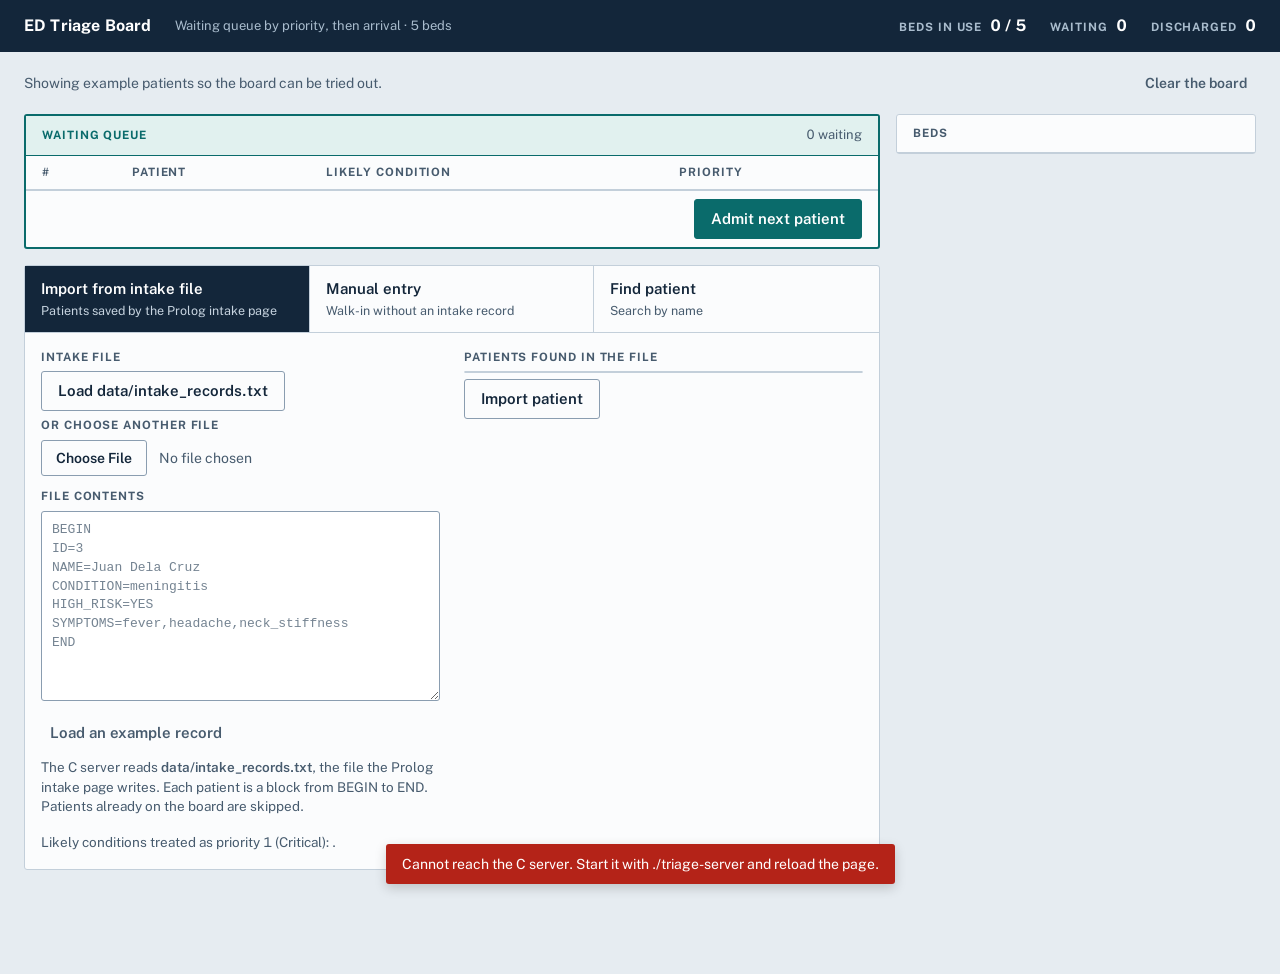
==== commit 1dc5f03c: "Run the C triage board on a C web server The board page no longer copies the triage rules in JavaScr" ====
--- a/c/web/index.html
+++ b/c/web/index.html
@@ -73,12 +73,14 @@
         <div class="panel" id="p-imp" role="tabpanel" aria-labelledby="t-imp">
           <div class="cols2">
             <div class="field">
-              <label class="label" for="i-file">Intake file</label>
+              <span class="label">Intake file</span>
+              <div><button class="btn" id="i-load" type="button">Load data/intake_records.txt</button></div>
+              <label class="label" for="i-file">Or choose another file</label>
               <input type="file" id="i-file" accept=".txt,text/plain">
               <label class="label" for="i-text">File contents</label>
               <textarea id="i-text" rows="9" spellcheck="false" placeholder="BEGIN&#10;ID=3&#10;NAME=Juan Dela Cruz&#10;CONDITION=meningitis&#10;HIGH_RISK=YES&#10;SYMPTOMS=fever,headache,neck_stiffness&#10;END"></textarea>
               <div><button class="btn btn-quiet" id="i-example" type="button">Load an example record</button></div>
-              <p class="hint">Choose <code>data/intake_records.txt</code>, the file the Prolog intake page writes. Each patient is a block from BEGIN to END. Patients already on the board are skipped.</p>
+              <p class="hint">The C server reads <code>data/intake_records.txt</code>, the file the Prolog intake page writes. Each patient is a block from BEGIN to END. Patients already on the board are skipped.</p>
             </div>
             <div class="field">
               <span class="label">Patients found in the file</span>
